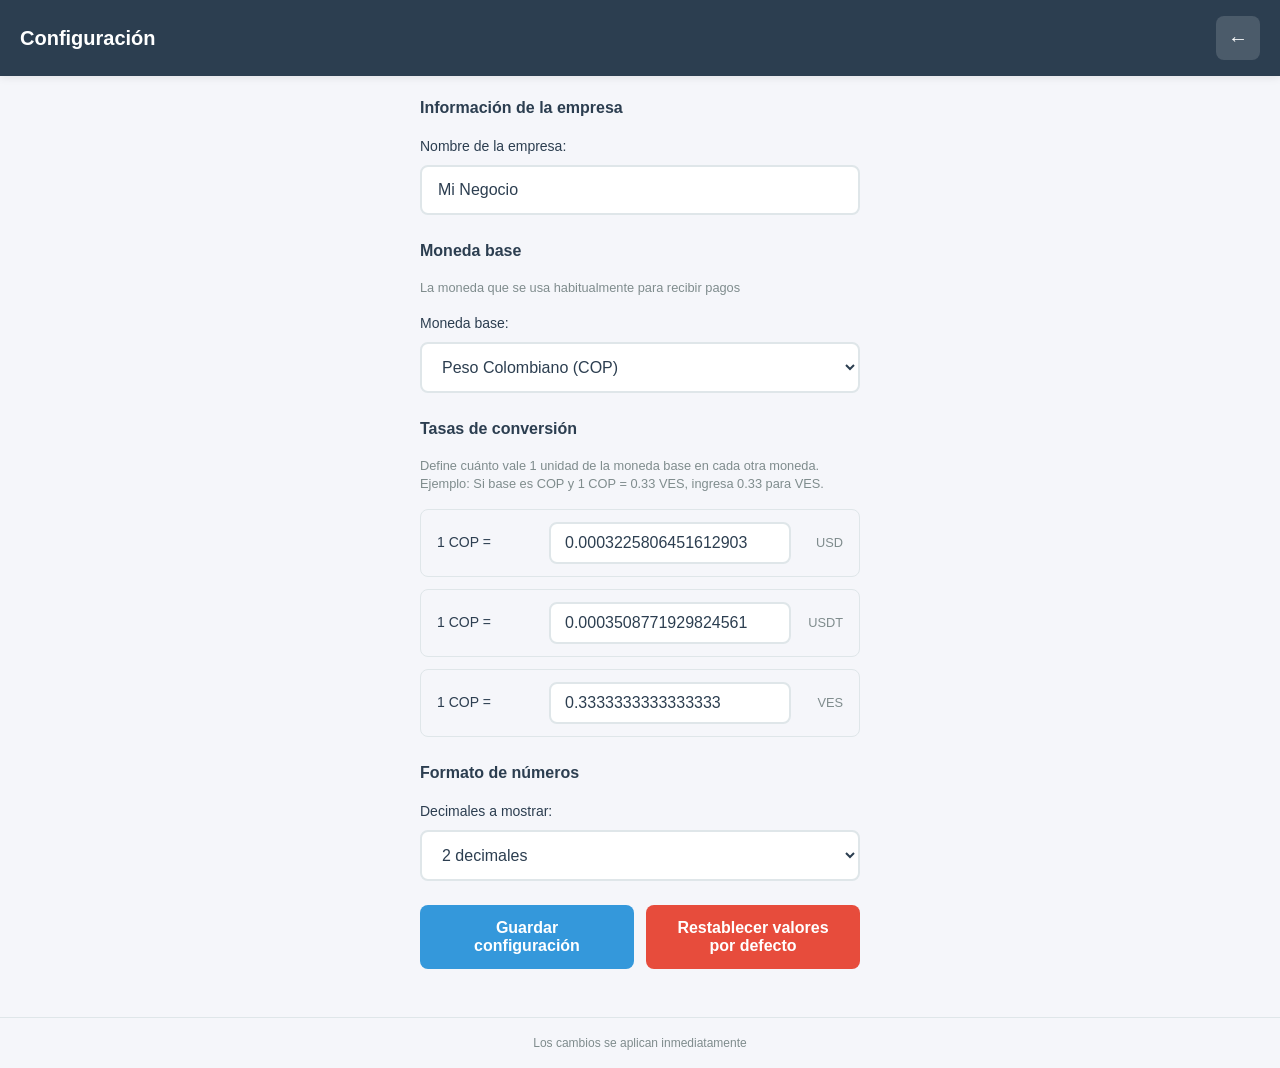
==== config.html @ ed7d903b "1er Subida" ====
<!DOCTYPE html>
<html lang="es">
<head>
    <meta charset="UTF-8">
    <meta name="viewport" content="width=device-width, initial-scale=1.0">
    <meta name="description" content="Configuración de calculadora de divisas">
    <meta name="theme-color" content="#2c3e50">
    <title>Configuración - Calculadora Frontera</title>
    <link rel="manifest" href="manifest.json">
    <link rel="stylesheet" href="styles.css">
    <link rel="icon" href="data:image/svg+xml,<svg xmlns='http://www.w3.org/2000/svg' viewBox='0 0 100 100'><text y='.9em' font-size='90'>⚙️</text></svg>">
</head>
<body>
    <header class="header">
        <h1>Configuración</h1>
        <a href="index.html" class="config-btn" aria-label="Volver a calculadora">←</a>
    </header>

    <main class="main config-main">
        <form id="configForm" class="config-form">
            <section class="config-section">
                <h2>Información de la empresa</h2>
                <div class="input-group">
                    <label for="companyNameInput">Nombre de la empresa:</label>
                    <input type="text" id="companyNameInput" placeholder="Mi Negocio" aria-label="Nombre de la empresa">
                </div>
            </section>

            <section class="config-section">
                <h2>Moneda base</h2>
                <p class="help-text">La moneda que se usa habitualmente para recibir pagos</p>
                <div class="input-group">
                    <label for="baseCurrencyConfig">Moneda base:</label>
                    <select id="baseCurrencyConfig" aria-label="Seleccionar moneda base">
                        <option value="COP">Peso Colombiano (COP)</option>
                        <option value="USD">Dólar Estadounidense (USD)</option>
                        <option value="USDT">USDT (Tether)</option>
                        <option value="VES">Bolívar Venezolano (VES)</option>
                    </select>
                </div>
            </section>

            <section class="config-section">
                <h2>Tasas de conversión</h2>
                <p class="help-text">Define cuánto vale 1 unidad de la moneda base en cada otra moneda.<br>Ejemplo: Si base es COP y 1 COP = 0.33 VES, ingresa 0.33 para VES.</p>
                
                <div class="rates-grid" id="ratesGrid">
                    <!-- Se llena dinámicamente -->
                </div>
            </section>

            <section class="config-section">
                <h2>Formato de números</h2>
                <div class="input-group">
                    <label for="decimalPlaces">Decimales a mostrar:</label>
                    <select id="decimalPlaces" aria-label="Número de decimales">
                        <option value="0">0 (enteros)</option>
                        <option value="1">1 decimal</option>
                        <option value="2" selected>2 decimales</option>
                        <option value="3">3 decimales</option>
                        <option value="4">4 decimales</option>
                    </select>
                </div>
            </section>

            <div class="btn-group">
                <button type="submit" class="btn-primary">Guardar configuración</button>
                <button type="button" id="resetBtn" class="btn-danger">Restablecer valores por defecto</button>
            </div>

            <div id="saveMessage" class="save-message"></div>
        </form>
    </main>

    <footer class="footer">
        <p>Los cambios se aplican inmediatamente</p>
    </footer>

    <script src="config.js"></script>
</body>
</html>
---- styles.css ----
* {
    margin: 0;
    padding: 0;
    box-sizing: border-box;
}

:root {
    --primary: #2c3e50;
    --primary-dark: #1a252f;
    --accent: #3498db;
    --accent-hover: #2980b9;
    --success: #27ae60;
    --danger: #e74c3c;
    --warning: #f39c12;
    --bg: #f5f6fa;
    --card-bg: #ffffff;
    --text: #2c3e50;
    --text-light: #7f8c8d;
    --border: #dfe6e9;
    --shadow: 0 2px 8px rgba(0,0,0,0.08);
    --shadow-hover: 0 4px 16px rgba(0,0,0,0.12);
    --radius: 12px;
    --radius-sm: 8px;
    --transition: all 0.2s ease;
}

body {
    font-family: -apple-system, BlinkMacSystemFont, 'Segoe UI', Roboto, Oxygen, Ubuntu, sans-serif;
    background: var(--bg);
    color: var(--text);
    min-height: 100vh;
    display: flex;
    flex-direction: column;
    line-height: 1.5;
}

.header {
    background: var(--primary);
    color: white;
    padding: 1rem 1.25rem;
    display: flex;
    justify-content: space-between;
    align-items: center;
    position: sticky;
    top: 0;
    z-index: 100;
    box-shadow: var(--shadow);
}

.header h1 {
    font-size: 1.25rem;
    font-weight: 600;
    white-space: nowrap;
    overflow: hidden;
    text-overflow: ellipsis;
    max-width: 70%;
}

.config-btn {
    background: rgba(255,255,255,0.15);
    border: none;
    color: white;
    width: 44px;
    height: 44px;
    border-radius: var(--radius-sm);
    font-size: 1.25rem;
    cursor: pointer;
    display: flex;
    align-items: center;
    justify-content: center;
    transition: var(--transition);
    text-decoration: none;
}

.config-btn:hover,
.config-btn:active {
    background: rgba(255,255,255,0.25);
    transform: scale(1.05);
}

.main {
    flex: 1;
    padding: 1.25rem;
    max-width: 480px;
    margin: 0 auto;
    width: 100%;
}

.config-main {
    padding-bottom: 3rem;
}

.section {
    background: var(--card-bg);
    border-radius: var(--radius);
    padding: 1.25rem;
    margin-bottom: 1rem;
    box-shadow: var(--shadow);
}

h2 {
    font-size: 1rem;
    font-weight: 600;
    margin-bottom: 1rem;
    color: var(--text);
}

h3 {
    font-size: 0.875rem;
    font-weight: 600;
    margin-bottom: 0.75rem;
    color: var(--text-light);
    text-transform: uppercase;
    letter-spacing: 0.5px;
}

.help-text {
    font-size: 0.8rem;
    color: var(--text-light);
    margin-bottom: 1rem;
    line-height: 1.4;
}

.input-group {
    margin-bottom: 1rem;
}

.input-group:last-child {
    margin-bottom: 0;
}

.input-group label {
    display: block;
    font-size: 0.875rem;
    font-weight: 500;
    margin-bottom: 0.5rem;
    color: var(--text);
}

.input-group input,
.input-group select {
    width: 100%;
    padding: 0.875rem 1rem;
    border: 2px solid var(--border);
    border-radius: var(--radius-sm);
    font-size: 1rem;
    font-family: inherit;
    background: var(--card-bg);
    color: var(--text);
    transition: var(--transition);
}

.input-group input:focus,
.input-group select:focus {
    outline: none;
    border-color: var(--accent);
    box-shadow: 0 0 0 3px rgba(52, 152, 219, 0.2);
}

.input-group input::placeholder {
    color: var(--text-light);
}

.btn-primary,
.btn-secondary,
.btn-danger {
    padding: 0.875rem 1.5rem;
    border: none;
    border-radius: var(--radius-sm);
    font-size: 1rem;
    font-weight: 600;
    font-family: inherit;
    cursor: pointer;
    transition: var(--transition);
    min-height: 48px;
}

.btn-primary {
    background: var(--accent);
    color: white;
    width: 100%;
}

.btn-primary:hover,
.btn-primary:active {
    background: var(--accent-hover);
    transform: translateY(-1px);
}

.btn-secondary {
    background: var(--border);
    color: var(--text);
    width: 100%;
}

.btn-secondary:hover {
    background: #ced6da;
}

.btn-danger {
    background: var(--danger);
    color: white;
    width: 100%;
}

.btn-danger:hover {
    background: #c0392b;
}

.btn-group {
    display: flex;
    gap: 0.75rem;
    margin-top: 1.5rem;
}

.btn-group button {
    flex: 1;
}

.results-section {
    margin-top: 1rem;
}

.result-grid {
    display: grid;
    grid-template-columns: repeat(2, 1fr);
    gap: 0.75rem;
}

.result-card {
    background: var(--card-bg);
    border-radius: var(--radius);
    padding: 1rem;
    box-shadow: var(--shadow);
    text-align: center;
    transition: var(--transition);
    border: 2px solid transparent;
}

.result-card.highlight {
    border-color: var(--accent);
    background: linear-gradient(135deg, rgba(52, 152, 219, 0.08), var(--card-bg));
}

.result-card:hover {
    box-shadow: var(--shadow-hover);
    transform: translateY(-2px);
}

.currency-label {
    display: block;
    font-size: 0.75rem;
    color: var(--text-light);
    text-transform: uppercase;
    letter-spacing: 0.5px;
    margin-bottom: 0.25rem;
}

.currency-code {
    display: block;
    font-size: 0.8rem;
    font-weight: 600;
    color: var(--accent);
    margin-bottom: 0.5rem;
}

.currency-amount {
    display: block;
    font-size: 1.5rem;
    font-weight: 700;
    color: var(--text);
    font-variant-numeric: tabular-nums;
}

.history-section {
    margin-top: 1.5rem;
}

.history-list {
    list-style: none;
    background: var(--card-bg);
    border-radius: var(--radius);
    box-shadow: var(--shadow);
    overflow: hidden;
}

.history-item {
    display: flex;
    justify-content: space-between;
    align-items: center;
    padding: 0.875rem 1rem;
    border-bottom: 1px solid var(--border);
    font-size: 0.875rem;
}

.history-item:last-child {
    border-bottom: none;
}

.history-info {
    display: flex;
    flex-direction: column;
    gap: 0.25rem;
}

.history-main {
    font-weight: 600;
    color: var(--text);
}

.history-details {
    font-size: 0.75rem;
    color: var(--text-light);
}

.history-amount {
    font-weight: 700;
    color: var(--accent);
    font-variant-numeric: tabular-nums;
}

.empty-history {
    padding: 2rem;
    text-align: center;
    color: var(--text-light);
    font-size: 0.875rem;
}

.footer {
    padding: 1rem;
    text-align: center;
    color: var(--text-light);
    font-size: 0.75rem;
    border-top: 1px solid var(--border);
    margin-top: auto;
}

.save-message {
    margin-top: 1rem;
    padding: 0.875rem 1rem;
    border-radius: var(--radius-sm);
    font-size: 0.875rem;
    font-weight: 500;
    display: none;
}

.save-message.success {
    display: block;
    background: rgba(39, 174, 96, 0.1);
    color: var(--success);
    border: 1px solid var(--success);
}

.save-message.error {
    display: block;
    background: rgba(231, 76, 60, 0.1);
    color: var(--danger);
    border: 1px solid var(--danger);
}

.config-section {
    margin-bottom: 1.5rem;
}

.config-section:last-of-type {
    margin-bottom: 0;
}

.rates-grid {
    display: grid;
    gap: 0.75rem;
}

.rate-input-group {
    display: flex;
    align-items: center;
    gap: 0.75rem;
    background: var(--bg);
    padding: 0.75rem 1rem;
    border-radius: var(--radius-sm);
    border: 1px solid var(--border);
}

.rate-input-group label {
    flex: 0 0 100px;
    font-size: 0.875rem;
    font-weight: 500;
    color: var(--text);
    white-space: nowrap;
}

.rate-input-group input {
    flex: 1;
    padding: 0.625rem 0.875rem;
    border: 2px solid var(--border);
    border-radius: var(--radius-sm);
    font-size: 1rem;
    font-family: inherit;
    background: var(--card-bg);
    color: var(--text);
    transition: var(--transition);
}

.rate-input-group input:focus {
    outline: none;
    border-color: var(--accent);
    box-shadow: 0 0 0 3px rgba(52, 152, 219, 0.2);
}

.rate-input-group span {
    flex: 0 0 40px;
    text-align: right;
    font-size: 0.8rem;
    color: var(--text-light);
    font-weight: 500;
}

@media (max-width: 400px) {
    .result-grid {
        grid-template-columns: 1fr;
    }
    
    .header h1 {
        max-width: 60%;
        font-size: 1.1rem;
    }
    
    .rate-input-group {
        flex-direction: column;
        align-items: stretch;
        gap: 0.5rem;
    }
    
    .rate-input-group label {
        flex: none;
    }
    
    .rate-input-group span {
        flex: none;
        text-align: left;
    }
}

@media (prefers-color-scheme: dark) {
    :root {
        --primary: #34495e;
        --primary-dark: #2c3e50;
        --bg: #1e272e;
        --card-bg: #2c3e50;
        --text: #ecf0f1;
        --text-light: #95a5a6;
        --border: #3d4a56;
        --shadow: 0 2px 8px rgba(0,0,0,0.3);
        --shadow-hover: 0 4px 16px rgba(0,0,0,0.4);
    }
    
    .input-group input,
    .input-group select,
    .rate-input-group input {
        background: #3d4a56;
        border-color: var(--border);
        color: var(--text);
    }
    
    .result-card.highlight {
        background: linear-gradient(135deg, rgba(52, 152, 219, 0.15), var(--card-bg));
    }
    
    .history-item {
        border-color: var(--border);
    }
    
    .rate-input-group {
        background: #3d4a56;
        border-color: var(--border);
    }
}
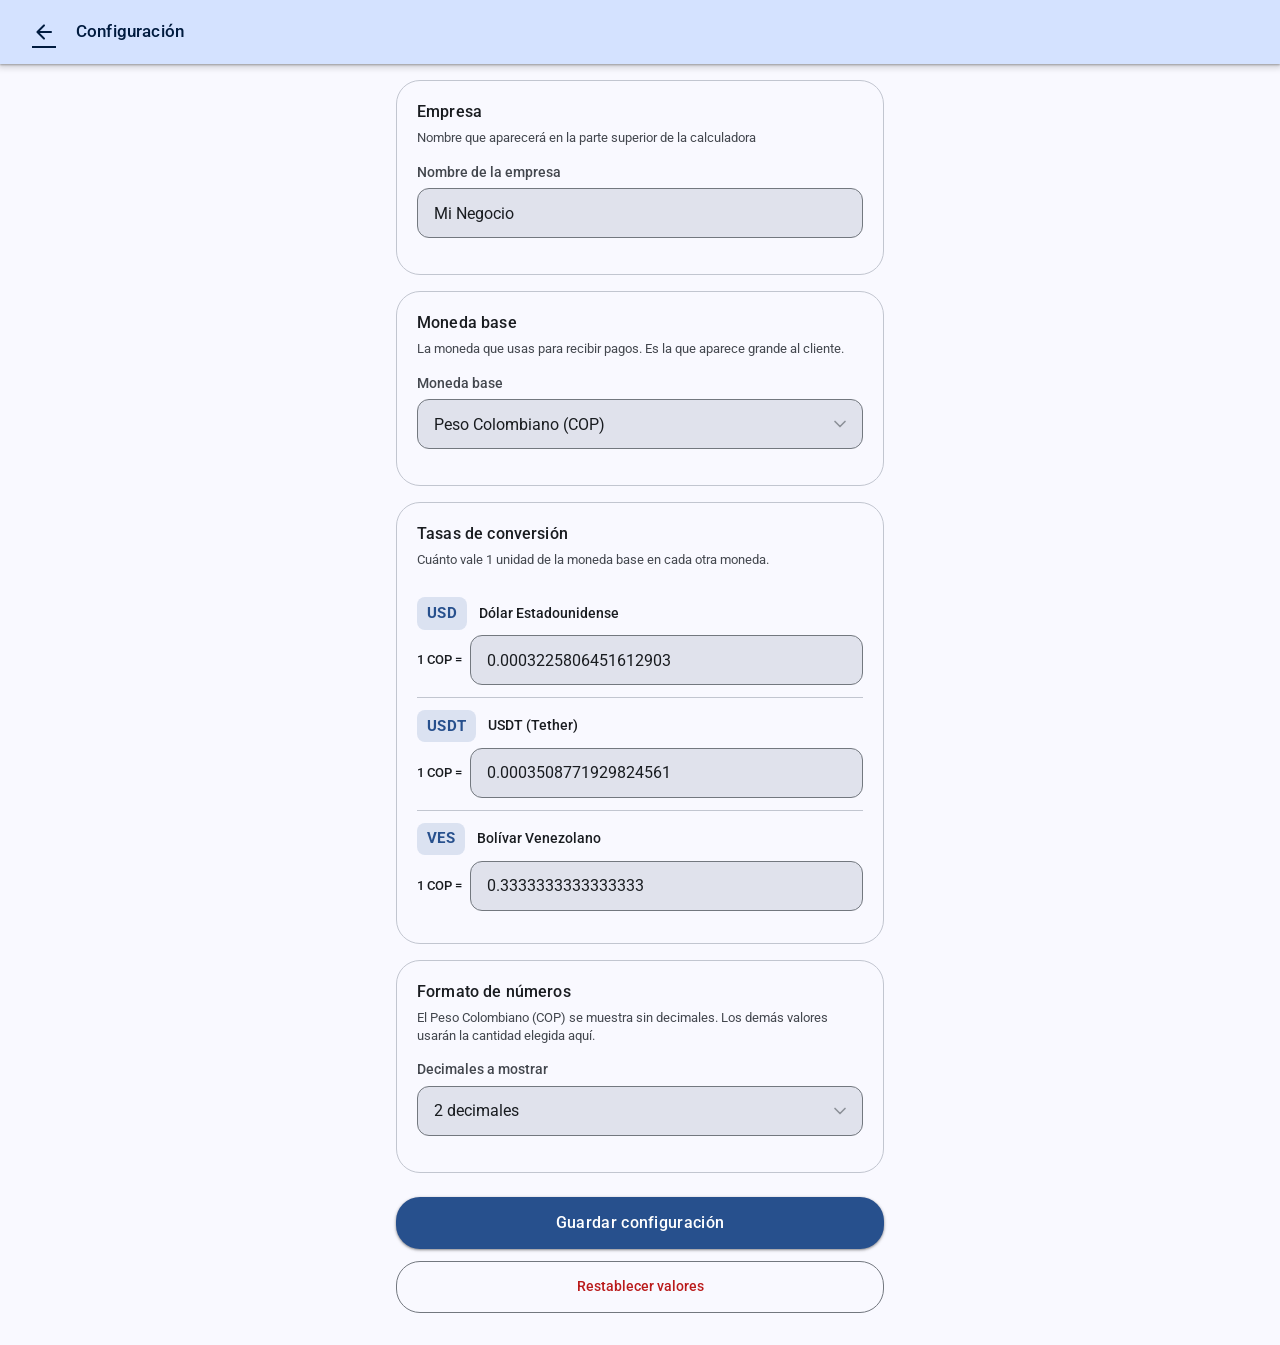
==== commit 2a6edfa0: "5ta Subida" ====
--- a/config.html
+++ b/config.html
@@ -2,79 +2,79 @@
 <html lang="es">
 <head>
     <meta charset="UTF-8">
-    <meta name="viewport" content="width=device-width, initial-scale=1.0">
+    <meta name="viewport" content="width=device-width, initial-scale=1.0, user-scalable=no">
+    <meta name="theme-color" content="#1A1A2E">
     <meta name="description" content="Configuración de calculadora de divisas">
-    <meta name="theme-color" content="#2c3e50">
     <title>Configuración - Calculadora Frontera</title>
     <link rel="manifest" href="manifest.json">
     <link rel="stylesheet" href="styles.css">
+    <link rel="preconnect" href="https://fonts.googleapis.com">
+    <link rel="preconnect" href="https://fonts.gstatic.com" crossorigin>
+    <link href="https://fonts.googleapis.com/css2?family=Material+Symbols+Rounded:opsz,wght,FILL,GRAD@24,400,0,0&family=Roboto:wght@300;400;500;700&display=swap" rel="stylesheet">
     <link rel="icon" href="data:image/svg+xml,<svg xmlns='http://www.w3.org/2000/svg' viewBox='0 0 100 100'><text y='.9em' font-size='90'>⚙️</text></svg>">
 </head>
-<body>
-    <header class="header">
-        <h1>Configuración</h1>
-        <a href="index.html" class="config-btn" aria-label="Volver a calculadora">←</a>
+<body class="config-page">
+    <header class="md3-top-app-bar" role="banner">
+        <div class="md3-top-app-bar__content">
+            <a href="index.html" class="md3-icon-button md3-top-app-bar__nav" aria-label="Volver a la calculadora">
+                <span class="material-symbols-rounded">arrow_back</span>
+            </a>
+            <span class="md3-top-app-bar__title">Configuración</span>
+        </div>
     </header>
 
-    <main class="main config-main">
-        <form id="configForm" class="config-form">
-            <section class="config-section">
-                <h2>Información de la empresa</h2>
-                <div class="input-group">
-                    <label for="companyNameInput">Nombre de la empresa:</label>
-                    <input type="text" id="companyNameInput" placeholder="Mi Negocio" aria-label="Nombre de la empresa">
-                </div>
-            </section>
+    <form id="configForm" class="md3-form" novalidate>
+        <section class="md3-card">
+            <h2 class="md3-card__title">Empresa</h2>
+            <p class="md3-card__subtitle">Nombre que aparecerá en la parte superior de la calculadora</p>
+            <div class="md3-text-field">
+                <label class="md3-text-field__label" for="companyNameInput">Nombre de la empresa</label>
+                <input class="md3-text-field__input" type="text" id="companyNameInput" placeholder="Mi Negocio" autocomplete="off">
+            </div>
+        </section>
 
-            <section class="config-section">
-                <h2>Moneda base</h2>
-                <p class="help-text">La moneda que se usa habitualmente para recibir pagos</p>
-                <div class="input-group">
-                    <label for="baseCurrencyConfig">Moneda base:</label>
-                    <select id="baseCurrencyConfig" aria-label="Seleccionar moneda base">
-                        <option value="COP">Peso Colombiano (COP)</option>
-                        <option value="USD">Dólar Estadounidense (USD)</option>
-                        <option value="USDT">USDT (Tether)</option>
-                        <option value="VES">Bolívar Venezolano (VES)</option>
-                    </select>
-                </div>
-            </section>
+        <section class="md3-card">
+            <h2 class="md3-card__title">Moneda base</h2>
+            <p class="md3-card__subtitle">La moneda que usas para recibir pagos. Es la que aparece grande al cliente.</p>
+            <div class="md3-text-field">
+                <label class="md3-text-field__label" for="baseCurrencyConfig">Moneda base</label>
+                <select class="md3-text-field__input md3-select" id="baseCurrencyConfig">
+                    <option value="COP">Peso Colombiano (COP)</option>
+                    <option value="USD">Dólar Estadounidense (USD)</option>
+                    <option value="USDT">USDT (Tether)</option>
+                    <option value="VES">Bolívar Venezolano (VES)</option>
+                </select>
+            </div>
+        </section>
 
-            <section class="config-section">
-                <h2>Tasas de conversión</h2>
-                <p class="help-text">Define cuánto vale 1 unidad de la moneda base en cada otra moneda.<br>Ejemplo: Si base es COP y 1 COP = 0.33 VES, ingresa 0.33 para VES.</p>
-                
-                <div class="rates-grid" id="ratesGrid">
-                    <!-- Se llena dinámicamente -->
-                </div>
-            </section>
+        <section class="md3-card">
+            <h2 class="md3-card__title">Tasas de conversión</h2>
+            <p class="md3-card__subtitle">Cuánto vale 1 unidad de la moneda base en cada otra moneda.</p>
+            <div id="ratesGrid" class="md3-rate-fields"></div>
+        </section>
 
-            <section class="config-section">
-                <h2>Formato de números</h2>
-                <div class="input-group">
-                    <label for="decimalPlaces">Decimales a mostrar:</label>
-                    <select id="decimalPlaces" aria-label="Número de decimales">
-                        <option value="0">0 (enteros)</option>
-                        <option value="1">1 decimal</option>
-                        <option value="2" selected>2 decimales</option>
-                        <option value="3">3 decimales</option>
-                        <option value="4">4 decimales</option>
-                    </select>
-                </div>
-            </section>
+        <section class="md3-card">
+            <h2 class="md3-card__title">Formato de números</h2>
+            <p class="md3-card__subtitle" id="decimalHelp">Cantidad de decimales que se mostrarán.</p>
+            <div class="md3-text-field">
+                <label class="md3-text-field__label" for="decimalPlaces">Decimales a mostrar</label>
+                <select class="md3-text-field__input md3-select" id="decimalPlaces">
+                    <option value="0">0 (enteros)</option>
+                    <option value="1">1 decimal</option>
+                    <option value="2" selected>2 decimales</option>
+                    <option value="3">3 decimales</option>
+                    <option value="4">4 decimales</option>
+                </select>
+            </div>
+        </section>
 
-            <div class="btn-group">
-                <button type="submit" class="btn-primary">Guardar configuración</button>
-                <button type="button" id="resetBtn" class="btn-danger">Restablecer valores por defecto</button>
-            </div>
+        <div class="md3-form__actions">
+            <button type="submit" class="md3-button--filled-primario">Guardar configuración</button>
+            <button type="button" id="resetBtn" class="md3-button--outlined-danger">Restablecer valores</button>
+        </div>
+    </form>
 
-            <div id="saveMessage" class="save-message"></div>
-        </form>
-    </main>
-
-    <footer class="footer">
-        <p>Los cambios se aplican inmediatamente</p>
-    </footer>
+    <div id="snackbar" class="md3-snackbar" role="alert"></div>
 
     <script src="config.js"></script>
 </body>
--- a/styles.css
+++ b/styles.css
@@ -1,477 +1,1102 @@
+:root {
+    --md-primary: #A1C2FA;
+    --md-on-primary: #08306F;
+    --md-primary-container: #27508D;
+    --md-on-primary-container: #D4E2FF;
+    --md-secondary: #BFC7D6;
+    --md-on-secondary: #29313E;
+    --md-secondary-container: #404754;
+    --md-on-secondary-container: #DBE2F1;
+    --md-tertiary: #FFB59B;
+    --md-on-tertiary: #511F00;
+    --md-error: #FFB4AB;
+    --md-on-error: #690005;
+    --md-error-container: #93000A;
+    --md-on-error-container: #FFDAD6;
+    --md-surface: #111318;
+    --md-surface-dim: #111318;
+    --md-surface-bright: #37393F;
+    --md-surface-variant: #43474E;
+    --md-on-surface: #E2E2E9;
+    --md-on-surface-variant: #C3C6CF;
+    --md-outline: #8D9199;
+    --md-outline-variant: #43474E;
+    --md-shadow: #000000;
+    --md-scrim: #000000;
+
+    --md-success: #7CD992;
+    --md-on-success: #00391B;
+    --md-success-container: #005227;
+    --md-danger: #FFB59B;
+    --md-on-danger: #511F00;
+    --md-danger-container: #8A3000;
+    --md-warning: #FFCF66;
+    --md-on-warning: #3E2E00;
+    --md-warning-container: #5A4300;
+
+    --md-background: #111318;
+    --md-display-bg: #0B0C10;
+    --md-on-display: #F2F2F9;
+
+    --md-elevation-1: 0 1px 2px rgba(0,0,0,0.3), 0 1px 3px 1px rgba(0,0,0,0.15);
+    --md-elevation-2: 0 1px 2px rgba(0,0,0,0.3), 0 2px 6px 2px rgba(0,0,0,0.15);
+    --md-elevation-3: 0 1px 3px rgba(0,0,0,0.3), 0 4px 8px 3px rgba(0,0,0,0.15);
+
+    --md-shape-extra-small: 8px;
+    --md-shape-small: 12px;
+    --md-shape-medium: 16px;
+    --md-shape-large: 24px;
+    --md-shape-extra-large: 28px;
+
+    --md-transition: all 0.12s ease;
+    --md-key-size: 76px;
+    --md-key-gap: 10px;
+}
+
+@media (prefers-color-scheme: light) {
+    :root {
+        --md-primary: #27508D;
+        --md-on-primary: #FFFFFF;
+        --md-primary-container: #D4E2FF;
+        --md-on-primary-container: #001B3F;
+        --md-secondary: #565E70;
+        --md-on-secondary: #FFFFFF;
+        --md-secondary-container: #DBE2F1;
+        --md-on-secondary-container: #131C2B;
+        --md-tertiary: #8A4C22;
+        --md-on-tertiary: #FFFFFF;
+        --md-error: #BA1A1A;
+        --md-on-error: #FFFFFF;
+        --md-error-container: #FFDAD6;
+        --md-on-error-container: #410002;
+        --md-surface: #F9F9FF;
+        --md-surface-dim: #D9D9E0;
+        --md-surface-bright: #F9F9FF;
+        --md-surface-variant: #E0E2EC;
+        --md-on-surface: #191C20;
+        --md-on-surface-variant: #43474E;
+        --md-outline: #73787F;
+        --md-outline-variant: #C2C6D0;
+        --md-shadow: #000000;
+        --md-scrim: #000000;
+
+        --md-success: #00691E;
+        --md-on-success: #FFFFFF;
+        --md-success-container: #8FF5A1;
+        --md-danger: #BA1A1A;
+        --md-on-danger: #FFFFFF;
+        --md-danger-container: #FFDAD6;
+        --md-warning: #6D5500;
+        --md-on-warning: #FFFFFF;
+        --md-warning-container: #FFDF73;
+
+        --md-background: #F9F9FF;
+        --md-display-bg: #191C20;
+        --md-on-display: #F9F9FF;
+    }
+}
+
 * {
     margin: 0;
     padding: 0;
     box-sizing: border-box;
 }
 
-:root {
-    --primary: #2c3e50;
-    --primary-dark: #1a252f;
-    --accent: #3498db;
-    --accent-hover: #2980b9;
-    --success: #27ae60;
-    --danger: #e74c3c;
-    --warning: #f39c12;
-    --bg: #f5f6fa;
-    --card-bg: #ffffff;
-    --text: #2c3e50;
-    --text-light: #7f8c8d;
-    --border: #dfe6e9;
-    --shadow: 0 2px 8px rgba(0,0,0,0.08);
-    --shadow-hover: 0 4px 16px rgba(0,0,0,0.12);
-    --radius: 12px;
-    --radius-sm: 8px;
-    --transition: all 0.2s ease;
+html {
+    height: 100%;
+    -webkit-text-size-adjust: 100%;
 }
 
 body {
-    font-family: -apple-system, BlinkMacSystemFont, 'Segoe UI', Roboto, Oxygen, Ubuntu, sans-serif;
-    background: var(--bg);
-    color: var(--text);
+    font-family: 'Roboto', -apple-system, BlinkMacSystemFont, 'Segoe UI', sans-serif;
+    background: var(--md-background);
+    color: var(--md-on-surface);
     min-height: 100vh;
+    height: 100%;
     display: flex;
     flex-direction: column;
-    line-height: 1.5;
-}
-
-.header {
-    background: var(--primary);
-    color: white;
-    padding: 1rem 1.25rem;
+    line-height: 1.4;
+    touch-action: manipulation;
+    overflow-x: hidden;
+    -webkit-tap-highlight-color: transparent;
+    font-weight: 400;
+}
+
+.material-symbols-rounded {
+    font-variation-settings: 'FILL' 0, 'wght' 400, 'GRAD' 0, 'opsz' 24;
+    user-select: none;
+    pointer-events: none;
+}
+
+/* ============ TOP APP BAR ============ */
+.md3-top-app-bar {
+    background: var(--md-primary-container);
+    color: var(--md-on-primary-container);
+    padding: 0.5rem 0.75rem 0.5rem 1.25rem;
     display: flex;
     justify-content: space-between;
     align-items: center;
     position: sticky;
     top: 0;
     z-index: 100;
-    box-shadow: var(--shadow);
-}
-
-.header h1 {
-    font-size: 1.25rem;
-    font-weight: 600;
+    min-height: 64px;
+    box-shadow: var(--md-elevation-2);
+}
+
+.md3-top-app-bar__content {
+    display: flex;
+    align-items: center;
+    gap: 0.5rem;
+    flex: 1;
+    min-width: 0;
+}
+
+.md3-top-app-bar__title {
+    font-size: 1.05rem;
+    font-weight: 500;
+    letter-spacing: 0.15px;
     white-space: nowrap;
     overflow: hidden;
     text-overflow: ellipsis;
     max-width: 70%;
 }
 
-.config-btn {
-    background: rgba(255,255,255,0.15);
+.md3-top-app-bar__action {
+    flex-shrink: 0;
+}
+
+/* Icon Button */
+.md3-icon-button {
+    background: transparent;
     border: none;
-    color: white;
-    width: 44px;
-    height: 44px;
-    border-radius: var(--radius-sm);
-    font-size: 1.25rem;
-    cursor: pointer;
-    display: flex;
+    color: inherit;
+    width: 48px;
+    height: 48px;
+    border-radius: 50%;
+    display: inline-flex;
     align-items: center;
     justify-content: center;
-    transition: var(--transition);
-    text-decoration: none;
-}
-
-.config-btn:hover,
-.config-btn:active {
-    background: rgba(255,255,255,0.25);
-    transform: scale(1.05);
-}
-
-.main {
+    cursor: pointer;
+    position: relative;
+    overflow: hidden;
+    transition: background-color 0.12s ease;
+    font-size: 1.4rem;
+    font-family: inherit;
+}
+
+.md3-icon-button:hover {
+    background: rgba(255, 255, 255, 0.12);
+}
+
+.md3-icon-button:active {
+    background: rgba(255, 255, 255, 0.2);
+}
+
+/* ============ MAIN LAYOUT ============ */
+.md3-main {
     flex: 1;
-    padding: 1.25rem;
-    max-width: 480px;
+    display: flex;
+    flex-direction: column;
+    gap: 1rem;
+    padding: 1rem;
+    max-width: 520px;
     margin: 0 auto;
     width: 100%;
-}
-
-.config-main {
-    padding-bottom: 3rem;
-}
-
-.section {
-    background: var(--card-bg);
-    border-radius: var(--radius);
-    padding: 1.25rem;
+    overflow-y: auto;
+    -webkit-overflow-scrolling: touch;
+}
+
+/* ============ DISPLAY SECTION ============ */
+.md3-display-section {
+    background: var(--md-display-bg);
+    border-radius: var(--md-shape-large);
+    padding: 1rem 1.25rem;
+    box-shadow: var(--md-elevation-2);
+    flex-shrink: 0;
+}
+
+.md3-customer-display {
+    transform: rotate(180deg);
+    margin-bottom: 0.5rem;
+}
+
+.md3-customer-display__inner {
+    display: flex;
+    align-items: baseline;
+    justify-content: flex-end;
+    gap: 0.4rem;
+    min-height: 96px;
+    padding-bottom: 0.75rem;
+}
+
+.md3-customer-display__currency {
+    font-size: 1.75rem;
+    font-weight: 700;
+    color: var(--md-primary);
+    line-height: 1;
+}
+
+.md3-customer-display__amount {
+    font-size: clamp(2.75rem, 11vw, 4rem);
+    font-weight: 300;
+    color: var(--md-on-display);
+    font-variant-numeric: tabular-nums;
+    font-family: 'Roboto', monospace;
+    line-height: 1;
+    flex: 1;
+    text-align: right;
+    min-width: 0;
+}
+
+.md3-customer-display__currency-code {
+    font-size: 1.15rem;
+    font-weight: 500;
+    color: var(--md-on-surface-variant);
+    white-space: nowrap;
+}
+
+.md3-customer-display__pending {
+    font-size: 2.25rem;
+    font-weight: 700;
+    color: var(--md-warning);
+    line-height: 1;
+    min-width: 1.4em;
+    text-align: center;
+    animation: md-pulse 1s ease-in-out infinite;
+}
+
+@keyframes md-pulse {
+    0%, 100% { opacity: 1; }
+    50% { opacity: 0.45; }
+}
+
+.md3-display-divider {
+    height: 1px;
+    background: var(--md-outline-variant);
+    opacity: 0.6;
+    margin: 0.25rem 0;
+}
+
+.md3-seller-display {
+    display: flex;
+    align-items: baseline;
+    justify-content: flex-end;
+    gap: 0.35rem;
+    padding: 0.5rem 0.25rem 0.25rem;
+    font-family: 'Roboto', monospace;
+}
+
+.md3-seller-display__label {
+    font-size: 0.6rem;
+    text-transform: uppercase;
+    letter-spacing: 1px;
+    color: var(--md-secondary);
+    font-weight: 500;
+    font-family: 'Roboto', sans-serif;
+    margin-right: 0.35rem;
+}
+
+.md3-seller-display__currency {
+    font-size: 1rem;
+    font-weight: 500;
+    color: var(--md-primary);
+}
+
+.md3-seller-display__amount {
+    font-size: 1.35rem;
+    font-weight: 400;
+    color: var(--md-on-display);
+    font-variant-numeric: tabular-nums;
+}
+
+.md3-seller-display__currency-code {
+    font-size: 0.7rem;
+    font-weight: 500;
+    color: var(--md-on-surface-variant);
+}
+
+.md3-seller-display__pending {
+    font-size: 1.2rem;
+    font-weight: 700;
+    color: var(--md-warning);
+    margin-left: 0.3rem;
+    animation: md-pulse 1s ease-in-out infinite;
+}
+
+.md3-sub-display {
+    font-size: 0.85rem;
+    color: var(--md-on-surface-variant);
+    min-height: 1.4em;
+    text-align: right;
+    font-family: 'Roboto', monospace;
+    padding-top: 0.15rem;
+    white-space: nowrap;
+    overflow: hidden;
+    text-overflow: ellipsis;
+}
+
+/* ============ KEYPAD ============ */
+.md3-keypad-section {
+    flex-shrink: 0;
+}
+
+.md3-keypad-grid {
+    display: grid;
+    grid-template-columns: repeat(4, 1fr);
+    gap: var(--md-key-gap);
+    background: var(--md-surface-variant);
+    border-radius: var(--md-shape-large);
+    padding: var(--md-key-gap);
+    box-shadow: var(--md-elevation-1);
+    box-sizing: content-box;
+}
+
+@media (max-width: 360px) {
+    :root {
+        --md-key-size: 62px;
+        --md-key-gap: 6px;
+    }
+
+    .md3-keypad-grid {
+        padding: 6px;
+    }
+}
+
+@media (min-width: 480px) {
+    :root {
+        --md-key-size: 80px;
+        --md-key-gap: 12px;
+    }
+}
+
+.md3-keypad-key {
+    width: 100%;
+    height: var(--md-key-size);
+    font-size: clamp(1.3rem, 3vw, 1.6rem);
+}
+
+/* ============ BUTTONS (Material) ============ */
+.md3-button {
+    position: relative;
+    border: none;
+    border-radius: var(--md-shape-medium);
+    font-family: 'Roboto', sans-serif;
+    font-weight: 500;
+    letter-spacing: 0.1px;
+    cursor: pointer;
+    display: inline-flex;
+    align-items: center;
+    justify-content: center;
+    gap: 0.5rem;
+    padding: 0;
+    min-height: 48px;
+    user-select: none;
+    -webkit-tap-highlight-color: transparent;
+    overflow: hidden;
+    transition: filter 0.08s ease, transform 0.08s ease, box-shadow 0.15s ease;
+    touch-action: manipulation;
+}
+
+.md3-button__label {
+    font-size: inherit;
+    pointer-events: none;
+    position: relative;
+    z-index: 1;
+}
+
+.md3-button__icon {
+    font-size: 1.5rem;
+    pointer-events: none;
+    position: relative;
+    z-index: 1;
+}
+
+.md3-button__ripple {
+    position: absolute;
+    inset: 0;
+    border-radius: inherit;
+    pointer-events: none;
+    background: radial-gradient(circle at center, rgba(255,255,255,0.4) 0%, transparent 60%);
+    opacity: 0;
+    transform: scale(0.5);
+}
+
+.md3-button--active .md3-button__ripple {
+    animation: md-ripple 0.5s ease-out;
+}
+
+@keyframes md-ripple {
+    0% { opacity: 0; transform: scale(0.4); }
+    30% { opacity: 1; }
+    100% { opacity: 0; transform: scale(2.2); }
+}
+
+/* Filled buttons */
+.md3-button--filled {
+    background: var(--md-secondary-container);
+    color: var(--md-on-secondary-container);
+    box-shadow: var(--md-elevation-1);
+}
+
+.md3-button--filled:active,
+.md3-button--active.md3-button--filled {
+    filter: brightness(1.15);
+    transform: scale(0.96);
+    box-shadow: none;
+}
+
+/* Filled tonal */
+.md3-button--filled-tonal {
+    background: var(--md-secondary-container);
+    color: var(--md-on-secondary-container);
+}
+
+.md3-button--filled-tonal:active,
+.md3-button--active.md3-button--filled-tonal {
+    filter: brightness(1.15);
+    transform: scale(0.96);
+}
+
+.md3-button--filled-tonal.md3-keypad-key--add {
+    background: var(--md-success-container);
+    color: var(--md-on-success);
+}
+
+.md3-button--filled-tonal.md3-keypad-key--subtract {
+    background: var(--md-danger-container);
+    color: var(--md-on-danger);
+}
+
+/* Outlined buttons */
+.md3-button--outlined {
+    background: transparent;
+    color: var(--md-on-surface);
+    border: 1px solid var(--md-outline);
+}
+
+.md3-button--outlined:active,
+.md3-button--active.md3-button--outlined {
+    background: var(--md-surface-variant);
+    transform: scale(0.96);
+}
+
+.md3-button--outlined.md3-keypad-key--clear {
+    color: var(--md-tertiary);
+}
+
+/* Elevated */
+.md3-button--elevated {
+    background: var(--md-primary);
+    color: var(--md-on-primary);
+    box-shadow: var(--md-elevation-2);
+}
+
+.md3-button--elevated:active,
+.md3-button--active.md3-button--elevated {
+    filter: brightness(1.15);
+    transform: scale(0.96);
+    box-shadow: none;
+}
+
+/* ============ TAPE SECTION ============ */
+.md3-tape-section {
+    display: flex;
+    flex-direction: column;
+    background: var(--md-surface);
+    border: 1px solid var(--md-outline-variant);
+    border-radius: var(--md-shape-large);
+    overflow: hidden;
+    flex: 1;
+    min-height: 140px;
+}
+
+.md3-tape-header {
+    display: flex;
+    justify-content: space-between;
+    align-items: center;
+    padding: 0.6rem 0.5rem 0.6rem 1.25rem;
+    color: var(--md-on-surface);
+}
+
+.md3-tape-header__title {
+    font-size: 0.85rem;
+    font-weight: 500;
+    letter-spacing: 0.5px;
+    text-transform: uppercase;
+    color: var(--md-on-surface-variant);
+}
+
+.md3-tape-header__action {
+    color: var(--md-on-surface-variant);
+    width: 40px;
+    height: 40px;
+}
+
+.md3-tape-list {
+    flex: 1;
+    overflow-y: auto;
+    list-style: none;
+    max-height: 220px;
+    padding-bottom: 0.5rem;
+    -webkit-overflow-scrolling: touch;
+}
+
+.md3-tape-item {
+    display: flex;
+    justify-content: space-between;
+    align-items: center;
+    padding: 0.6rem 1.25rem;
+    animation: md-slide-in 0.18s ease;
+}
+
+@keyframes md-slide-in {
+    from { opacity: 0; transform: translateY(-8px); }
+    to { opacity: 1; transform: translateY(0); }
+}
+
+.md3-tape-item:active {
+    background: var(--md-surface-variant);
+}
+
+.md3-tape-item__info {
+    display: flex;
+    flex-direction: column;
+    gap: 0.1rem;
+    flex: 1;
+    min-width: 0;
+}
+
+.md3-tape-item__operation {
+    font-weight: 500;
+    color: var(--md-on-surface);
+    font-family: 'Roboto', monospace;
+    font-size: 0.95rem;
+}
+
+.md3-tape-item__time {
+    font-size: 0.7rem;
+    color: var(--md-on-surface-variant);
+}
+
+.md3-tape-item__amount {
+    font-weight: 500;
+    font-variant-numeric: tabular-nums;
+    font-family: 'Roboto', monospace;
+    white-space: nowrap;
+    margin-left: 1rem;
+    font-size: 0.95rem;
+}
+
+.md3-tape-item--add .md3-tape-item__amount {
+    color: var(--md-success);
+}
+
+.md3-tape-item--subtract .md3-tape-item__amount {
+    color: var(--md-danger);
+}
+
+.md3-empty-state {
+    display: flex;
+    flex-direction: column;
+    align-items: center;
+    justify-content: center;
+    align-self: center;
+    padding: 1.5rem;
+    color: var(--md-on-surface-variant);
+}
+
+.md3-empty-state__icon {
+    font-size: 2.5rem;
+    margin-bottom: 0.35rem;
+    opacity: 0.6;
+}
+
+.md3-empty-state__text {
+    font-size: 0.875rem;
+}
+
+/* ============ BOTTOM SHEET (Totales) ============ */
+.md3-bottom-sheet {
+    position: fixed;
+    left: 0;
+    right: 0;
+    bottom: 0;
+    z-index: 300;
+    background: var(--md-surface);
+    border-radius: var(--md-shape-extra-large) var(--md-shape-extra-large) 0 0;
+    box-shadow: var(--md-elevation-3);
+    padding: 0.75rem 1.25rem 1.5rem;
+    max-width: 520px;
+    margin: 0 auto;
+    animation: md-sheet-up 0.25s cubic-bezier(0.4, 0, 0.2, 1);
+    max-height: 80vh;
+    overflow-y: auto;
+}
+
+@keyframes md-sheet-up {
+    from { transform: translateY(100%); }
+    to { transform: translateY(0); }
+}
+
+.md3-bottom-sheet__handle {
+    width: 32px;
+    height: 4px;
+    border-radius: 2px;
+    background: var(--md-on-surface-variant);
+    opacity: 0.5;
+    margin: 0 auto 0.75rem;
+}
+
+.md3-bottom-sheet__header {
+    display: flex;
+    justify-content: space-between;
+    align-items: center;
     margin-bottom: 1rem;
-    box-shadow: var(--shadow);
-}
-
-h2 {
-    font-size: 1rem;
-    font-weight: 600;
-    margin-bottom: 1rem;
-    color: var(--text);
-}
-
-h3 {
-    font-size: 0.875rem;
-    font-weight: 600;
-    margin-bottom: 0.75rem;
-    color: var(--text-light);
-    text-transform: uppercase;
-    letter-spacing: 0.5px;
-}
-
-.help-text {
-    font-size: 0.8rem;
-    color: var(--text-light);
-    margin-bottom: 1rem;
-    line-height: 1.4;
-}
-
-.input-group {
-    margin-bottom: 1rem;
-}
-
-.input-group:last-child {
-    margin-bottom: 0;
-}
-
-.input-group label {
-    display: block;
-    font-size: 0.875rem;
-    font-weight: 500;
-    margin-bottom: 0.5rem;
-    color: var(--text);
-}
-
-.input-group input,
-.input-group select {
-    width: 100%;
-    padding: 0.875rem 1rem;
-    border: 2px solid var(--border);
-    border-radius: var(--radius-sm);
-    font-size: 1rem;
-    font-family: inherit;
-    background: var(--card-bg);
-    color: var(--text);
-    transition: var(--transition);
-}
-
-.input-group input:focus,
-.input-group select:focus {
-    outline: none;
-    border-color: var(--accent);
-    box-shadow: 0 0 0 3px rgba(52, 152, 219, 0.2);
-}
-
-.input-group input::placeholder {
-    color: var(--text-light);
-}
-
-.btn-primary,
-.btn-secondary,
-.btn-danger {
-    padding: 0.875rem 1.5rem;
-    border: none;
-    border-radius: var(--radius-sm);
-    font-size: 1rem;
-    font-weight: 600;
-    font-family: inherit;
-    cursor: pointer;
-    transition: var(--transition);
-    min-height: 48px;
-}
-
-.btn-primary {
-    background: var(--accent);
-    color: white;
-    width: 100%;
-}
-
-.btn-primary:hover,
-.btn-primary:active {
-    background: var(--accent-hover);
-    transform: translateY(-1px);
-}
-
-.btn-secondary {
-    background: var(--border);
-    color: var(--text);
-    width: 100%;
-}
-
-.btn-secondary:hover {
-    background: #ced6da;
-}
-
-.btn-danger {
-    background: var(--danger);
-    color: white;
-    width: 100%;
-}
-
-.btn-danger:hover {
-    background: #c0392b;
-}
-
-.btn-group {
-    display: flex;
-    gap: 0.75rem;
-    margin-top: 1.5rem;
-}
-
-.btn-group button {
-    flex: 1;
-}
-
-.results-section {
-    margin-top: 1rem;
-}
-
-.result-grid {
+}
+
+.md3-bottom-sheet__title {
+    font-size: 1.1rem;
+    font-weight: 500;
+    letter-spacing: 0.15px;
+}
+
+.md3-bottom-sheet__close {
+    color: var(--md-on-surface-variant);
+}
+
+.md3-bottom-sheet__content {
+    padding-bottom: env(safe-area-inset-bottom);
+}
+
+.md3-scrim {
+    position: fixed;
+    inset: 0;
+    background: var(--md-scrim);
+    opacity: 0.5;
+    z-index: 250;
+    animation: md-fade-in 0.2s ease;
+}
+
+@keyframes md-fade-in {
+    from { opacity: 0; }
+    to { opacity: 0.5; }
+}
+
+/* ============ TOTALS GRID ============ */
+.md3-totals-grid {
     display: grid;
     grid-template-columns: repeat(2, 1fr);
     gap: 0.75rem;
 }
 
-.result-card {
-    background: var(--card-bg);
-    border-radius: var(--radius);
-    padding: 1rem;
-    box-shadow: var(--shadow);
+.md3-total-card {
+    background: var(--md-surface-variant);
+    border-radius: var(--md-shape-medium);
+    padding: 1rem 0.75rem;
     text-align: center;
-    transition: var(--transition);
-    border: 2px solid transparent;
-}
-
-.result-card.highlight {
-    border-color: var(--accent);
-    background: linear-gradient(135deg, rgba(52, 152, 219, 0.08), var(--card-bg));
-}
-
-.result-card:hover {
-    box-shadow: var(--shadow-hover);
-    transform: translateY(-2px);
-}
-
-.currency-label {
+}
+
+.md3-total-card--highlight {
+    background: var(--md-primary-container);
+    border: 1px solid var(--md-primary);
+}
+
+.md3-total-card__label {
+    display: block;
+    font-size: 0.65rem;
+    text-transform: uppercase;
+    letter-spacing: 0.5px;
+    color: var(--md-on-surface-variant);
+    margin-bottom: 0.2rem;
+    font-weight: 500;
+}
+
+.md3-total-card--highlight .md3-total-card__label {
+    color: var(--md-on-primary-container);
+}
+
+.md3-total-card__code {
     display: block;
     font-size: 0.75rem;
-    color: var(--text-light);
-    text-transform: uppercase;
-    letter-spacing: 0.5px;
-    margin-bottom: 0.25rem;
-}
-
-.currency-code {
+    font-weight: 700;
+    color: var(--md-primary);
+    margin-bottom: 0.5rem;
+    letter-spacing: 1px;
+}
+
+.md3-total-card--highlight .md3-total-card__code {
+    color: var(--md-on-primary);
+}
+
+.md3-total-card__amount {
     display: block;
+    font-size: 1.3rem;
+    font-weight: 500;
+    color: var(--md-on-surface);
+    font-variant-numeric: tabular-nums;
+    font-family: 'Roboto', monospace;
+}
+
+.md3-total-card--highlight .md3-total-card__amount {
+    color: var(--md-on-primary-container);
+}
+
+/* ============ FOOTER ============ */
+.md3-footer {
+    padding: 0.75rem;
+    text-align: center;
+    color: var(--md-on-surface-variant);
+    font-size: 0.7rem;
+    flex-shrink: 0;
+}
+
+@media (prefers-color-scheme: light) {
+    .md3-checkbox__checkmark {
+        color: var(--md-on-primary);
+    }
+}
+
+/* ============ CONFIG PAGE ============ */
+.config-page {
+    display: flex;
+    flex-direction: column;
+}
+
+.md3-form {
+    flex: 1;
+    display: flex;
+    flex-direction: column;
+    gap: 1rem;
+    max-width: 520px;
+    margin: 0 auto;
+    width: 100%;
+    padding: 1rem;
+    padding-bottom: 2rem;
+}
+
+.md3-card {
+    background: var(--md-surface);
+    border: 1px solid var(--md-outline-variant);
+    border-radius: var(--md-shape-large);
+    padding: 1.25rem;
+}
+
+.md3-card__title {
+    font-size: 1rem;
+    font-weight: 500;
+    letter-spacing: 0.15px;
+    margin-bottom: 0.35rem;
+    color: var(--md-on-surface);
+}
+
+.md3-card__subtitle {
     font-size: 0.8rem;
+    color: var(--md-on-surface-variant);
+    margin-bottom: 1rem;
+    line-height: 1.4;
+}
+
+.md3-text-field {
+    display: flex;
+    flex-direction: column;
+    gap: 0.4rem;
+    margin-bottom: 1rem;
+}
+
+.md3-text-field__label {
+    font-size: 0.85rem;
+    color: var(--md-on-surface-variant);
+    font-weight: 500;
+}
+
+.md3-text-field__input {
+    background: var(--md-surface-variant);
+    color: var(--md-on-surface);
+    border: 1px solid var(--md-outline);
+    border-radius: var(--md-shape-small);
+    padding: 0.9rem 1rem;
+    font-size: 1rem;
+    font-family: 'Roboto', sans-serif;
+    transition: border-color 0.15s ease, box-shadow 0.15s ease;
+    width: 100%;
+}
+
+.md3-text-field__input:focus {
+    outline: none;
+    border: 2px solid var(--md-primary);
+    padding: 0.85rem 0.95rem;
+    box-shadow: 0 0 0 3px rgba(161, 194, 250, 0.2);
+}
+
+.md3-text-field__input::placeholder {
+    color: var(--md-on-surface-variant);
+    opacity: 0.7;
+}
+
+.md3-text-field__input--error {
+    border-color: var(--md-error);
+    border-width: 2px;
+}
+
+.md3-text-field__input--error:focus {
+    border-color: var(--md-error);
+    box-shadow: 0 0 0 3px rgba(255, 180, 171, 0.2);
+}
+
+.md3-select {
+    appearance: none;
+    -webkit-appearance: none;
+    background-image: url("data:image/svg+xml,%3Csvg xmlns='http://www.w3.org/2000/svg' width='24' height='24' viewBox='0 0 24 24' fill='none' stroke='%238D9199' stroke-width='2' stroke-linecap='round' stroke-linejoin='round'%3E%3Cpolyline points='6 9 12 15 18 9'%3E%3C/polyline%3E%3C/svg%3E");
+    background-repeat: no-repeat;
+    background-position: right 0.75rem center;
+    background-size: 20px;
+    padding-right: 2.75rem;
+}
+
+.md3-radio-group {
+    display: flex;
+    flex-wrap: wrap;
+    gap: 0.5rem;
+}
+
+.md3-radio-group__input {
+    position: absolute;
+    opacity: 0;
+    pointer-events: none;
+}
+
+.md3-radio-group__item {
+    flex: 1;
+    min-width: 90px;
+}
+
+.md3-checkbox__checkmark {
+    position: absolute;
+    inset: 0;
+    display: inline-flex;
+    align-items: center;
+    justify-content: center;
+    color: var(--md-on-secondary-container);
+    background: var(--md-secondary-container);
+    border-radius: var(--md-shape-small);
     font-weight: 600;
-    color: var(--accent);
-    margin-bottom: 0.5rem;
-}
-
-.currency-amount {
+    font-size: 1rem;
+    transition: background-color 0.12s ease, color 0.12s ease, box-shadow 0.15s ease;
+    box-shadow: var(--md-elevation-1);
+}
+
+.md3-checkbox__input:not(:checked) + .md3-checkbox__checkmark {
+    background: transparent;
+    color: var(--md-on-surface-variant);
+    border: 2px solid var(--md-outline);
+    box-shadow: none;
+}
+
+.md3-checkbox__input:checked + .md3-checkbox__checkmark {
+    background: var(--md-primary);
+    color: var(--md-on-primary);
+    border-color: var(--md-primary);
+}
+
+.md3-checkbox__input:focus-visible + .md3-checkbox__checkmark {
+    outline: 2px solid var(--md-primary);
+    outline-offset: 2px;
+}
+
+/* ============ FILLED BUTTON (Submit) ============ */
+.md3-form .md3-button--filled-primario {
+    background: var(--md-primary);
+    color: var(--md-on-primary);
+    border: none;
+    border-radius: var(--md-shape-large);
+    padding: 1rem 1.5rem;
+    font-size: 1rem;
+    font-weight: 500;
+    letter-spacing: 0.3px;
+    cursor: pointer;
+    box-shadow: var(--md-elevation-1);
+    min-height: 52px;
+    font-family: 'Roboto', sans-serif;
+    transition: filter 0.12s ease, box-shadow 0.15s ease, transform 0.08s ease;
+}
+
+.md3-form .md3-button--filled-primario:active {
+    filter: brightness(1.2);
+    transform: scale(0.98);
+    box-shadow: none;
+}
+
+.md3-button--outlined-danger {
+    background: transparent;
+    color: var(--md-error);
+    border: 1px solid var(--md-outline);
+    border-radius: var(--md-shape-large);
+    padding: 1rem 1.5rem;
+    font-size: 0.9rem;
+    font-weight: 500;
+    cursor: pointer;
+    min-height: 52px;
+    font-family: 'Roboto', sans-serif;
+    transition: border-color 0.12s ease, background-color 0.12s ease;
+}
+
+.md3-button--outlined-danger:active {
+    background: rgba(255, 180, 171, 0.1);
+    border-color: var(--md-error);
+}
+
+.md3-form__actions {
+    display: flex;
+    flex-direction: column;
+    gap: 0.75rem;
+    margin-top: 0.5rem;
+}
+
+.md3-snackbar {
+    display: none;
+    position: fixed;
+    left: 50%;
+    bottom: 1.5rem;
+    transform: translateX(-50%);
+    background: var(--md-surface-dim);
+    color: var(--md-on-surface);
+    padding: 0.875rem 1.25rem;
+    border-radius: var(--md-shape-extra-small);
+    box-shadow: var(--md-elevation-3);
+    font-size: 0.875rem;
+    z-index: 400;
+    animation: md-snackbar-in 0.2s ease;
+    min-width: 220px;
+    text-align: center;
+}
+
+.md3-snackbar--show {
     display: block;
-    font-size: 1.5rem;
-    font-weight: 700;
-    color: var(--text);
-    font-variant-numeric: tabular-nums;
-}
-
-.history-section {
-    margin-top: 1.5rem;
-}
-
-.history-list {
-    list-style: none;
-    background: var(--card-bg);
-    border-radius: var(--radius);
-    box-shadow: var(--shadow);
-    overflow: hidden;
-}
-
-.history-item {
-    display: flex;
-    justify-content: space-between;
-    align-items: center;
-    padding: 0.875rem 1rem;
-    border-bottom: 1px solid var(--border);
-    font-size: 0.875rem;
-}
-
-.history-item:last-child {
+}
+
+.md3-snackbar--success {
+    background: var(--md-success-container);
+    color: var(--md-on-success);
+}
+
+.md3-snackbar--error {
+    background: var(--md-error-container);
+    color: var(--md-on-error-container);
+}
+
+@keyframes md-snackbar-in {
+    from { opacity: 0; transform: translateX(-50%) translateY(10px); }
+    to { opacity: 1; transform: translateX(-50%) translateY(0); }
+}
+
+.md3-rate-field {
+    display: flex;
+    flex-direction: column;
+    gap: 0.35rem;
+    padding: 0.75rem 0;
+    border-bottom: 1px solid var(--md-outline-variant);
+}
+
+.md3-rate-field:last-child {
     border-bottom: none;
 }
 
-.history-info {
-    display: flex;
-    flex-direction: column;
-    gap: 0.25rem;
-}
-
-.history-main {
-    font-weight: 600;
-    color: var(--text);
-}
-
-.history-details {
-    font-size: 0.75rem;
-    color: var(--text-light);
-}
-
-.history-amount {
-    font-weight: 700;
-    color: var(--accent);
-    font-variant-numeric: tabular-nums;
-}
-
-.empty-history {
-    padding: 2rem;
-    text-align: center;
-    color: var(--text-light);
-    font-size: 0.875rem;
-}
-
-.footer {
-    padding: 1rem;
-    text-align: center;
-    color: var(--text-light);
-    font-size: 0.75rem;
-    border-top: 1px solid var(--border);
-    margin-top: auto;
-}
-
-.save-message {
-    margin-top: 1rem;
-    padding: 0.875rem 1rem;
-    border-radius: var(--radius-sm);
-    font-size: 0.875rem;
-    font-weight: 500;
-    display: none;
-}
-
-.save-message.success {
-    display: block;
-    background: rgba(39, 174, 96, 0.1);
-    color: var(--success);
-    border: 1px solid var(--success);
-}
-
-.save-message.error {
-    display: block;
-    background: rgba(231, 76, 60, 0.1);
-    color: var(--danger);
-    border: 1px solid var(--danger);
-}
-
-.config-section {
-    margin-bottom: 1.5rem;
-}
-
-.config-section:last-of-type {
-    margin-bottom: 0;
-}
-
-.rates-grid {
-    display: grid;
-    gap: 0.75rem;
-}
-
-.rate-input-group {
+.md3-rate-field__header {
     display: flex;
     align-items: center;
     gap: 0.75rem;
-    background: var(--bg);
-    padding: 0.75rem 1rem;
-    border-radius: var(--radius-sm);
-    border: 1px solid var(--border);
-}
-
-.rate-input-group label {
-    flex: 0 0 100px;
+}
+
+.md3-rate-field__code {
+    font-weight: 700;
+    color: var(--md-primary);
+    font-size: 0.95rem;
+    letter-spacing: 0.5px;
+    min-width: 44px;
+    text-align: center;
+    background: var(--md-secondary-container);
+    border-radius: var(--md-shape-extra-small);
+    padding: 0.35rem 0.6rem;
+}
+
+.md3-rate-field__title {
     font-size: 0.875rem;
-    font-weight: 500;
-    color: var(--text);
+    color: var(--md-on-surface);
+    font-weight: 500;
+}
+
+.md3-rate-field__row {
+    display: flex;
+    align-items: center;
+    gap: 0.5rem;
+    font-size: 0.8rem;
+    color: var(--md-on-surface-variant);
+}
+
+.md3-rate-field__row-code {
+    font-weight: 500;
+    color: var(--md-on-surface);
     white-space: nowrap;
 }
 
-.rate-input-group input {
-    flex: 1;
-    padding: 0.625rem 0.875rem;
-    border: 2px solid var(--border);
-    border-radius: var(--radius-sm);
-    font-size: 1rem;
-    font-family: inherit;
-    background: var(--card-bg);
-    color: var(--text);
-    transition: var(--transition);
-}
-
-.rate-input-group input:focus {
-    outline: none;
-    border-color: var(--accent);
-    box-shadow: 0 0 0 3px rgba(52, 152, 219, 0.2);
-}
-
-.rate-input-group span {
-    flex: 0 0 40px;
-    text-align: right;
-    font-size: 0.8rem;
-    color: var(--text-light);
-    font-weight: 500;
-}
-
-@media (max-width: 400px) {
-    .result-grid {
-        grid-template-columns: 1fr;
-    }
-    
-    .header h1 {
-        max-width: 60%;
-        font-size: 1.1rem;
-    }
-    
-    .rate-input-group {
-        flex-direction: column;
-        align-items: stretch;
+@media (prefers-color-scheme: light) {
+    .md3-snackbar--success {
+        background: var(--md-success-container);
+        color: var(--md-on-success);
+    }
+
+    .md3-snackbar--error {
+        background: var(--md-error-container);
+        color: var(--md-on-error-container);
+    }
+}
+
+/* Landscape en móviles */
+@media (max-height: 520px) and (orientation: landscape) {
+    .md3-top-app-bar {
+        min-height: 52px;
+        padding: 0.25rem 0.75rem 0.25rem 1.25rem;
+    }
+
+.md3-top-app-bar__title {
+        font-size: 0.95rem;
+    }
+
+    .md3-main {
+        padding: 0.5rem;
         gap: 0.5rem;
     }
-    
-    .rate-input-group label {
-        flex: none;
-    }
-    
-    .rate-input-group span {
-        flex: none;
-        text-align: left;
-    }
-}
-
-@media (prefers-color-scheme: dark) {
+
+    .md3-customer-display__inner {
+        min-height: 56px;
+        padding-bottom: 0.25rem;
+    }
+
+    .md3-customer-display__amount {
+        font-size: clamp(1.75rem, 8vh, 2.5rem);
+    }
+
+    .md3-seller-display {
+        padding: 0.25rem;
+    }
+
     :root {
-        --primary: #34495e;
-        --primary-dark: #2c3e50;
-        --bg: #1e272e;
-        --card-bg: #2c3e50;
-        --text: #ecf0f1;
-        --text-light: #95a5a6;
-        --border: #3d4a56;
-        --shadow: 0 2px 8px rgba(0,0,0,0.3);
-        --shadow-hover: 0 4px 16px rgba(0,0,0,0.4);
-    }
-    
-    .input-group input,
-    .input-group select,
-    .rate-input-group input {
-        background: #3d4a56;
-        border-color: var(--border);
-        color: var(--text);
-    }
-    
-    .result-card.highlight {
-        background: linear-gradient(135deg, rgba(52, 152, 219, 0.15), var(--card-bg));
-    }
-    
-    .history-item {
-        border-color: var(--border);
-    }
-    
-    .rate-input-group {
-        background: #3d4a56;
-        border-color: var(--border);
+        --md-key-size: 52px;
+        --md-key-gap: 6px;
+    }
+
+    .md3-tape-list {
+        max-height: 120px;
+    }
+}
+
+/* Altura moderada -> compactar display */
+@media (max-height: 700px) {
+    .md3-customer-display__inner {
+        min-height: 76px;
+    }
+
+    .md3-customer-display__amount {
+        font-size: clamp(2.25rem, 9vw, 3.25rem);
     }
 }
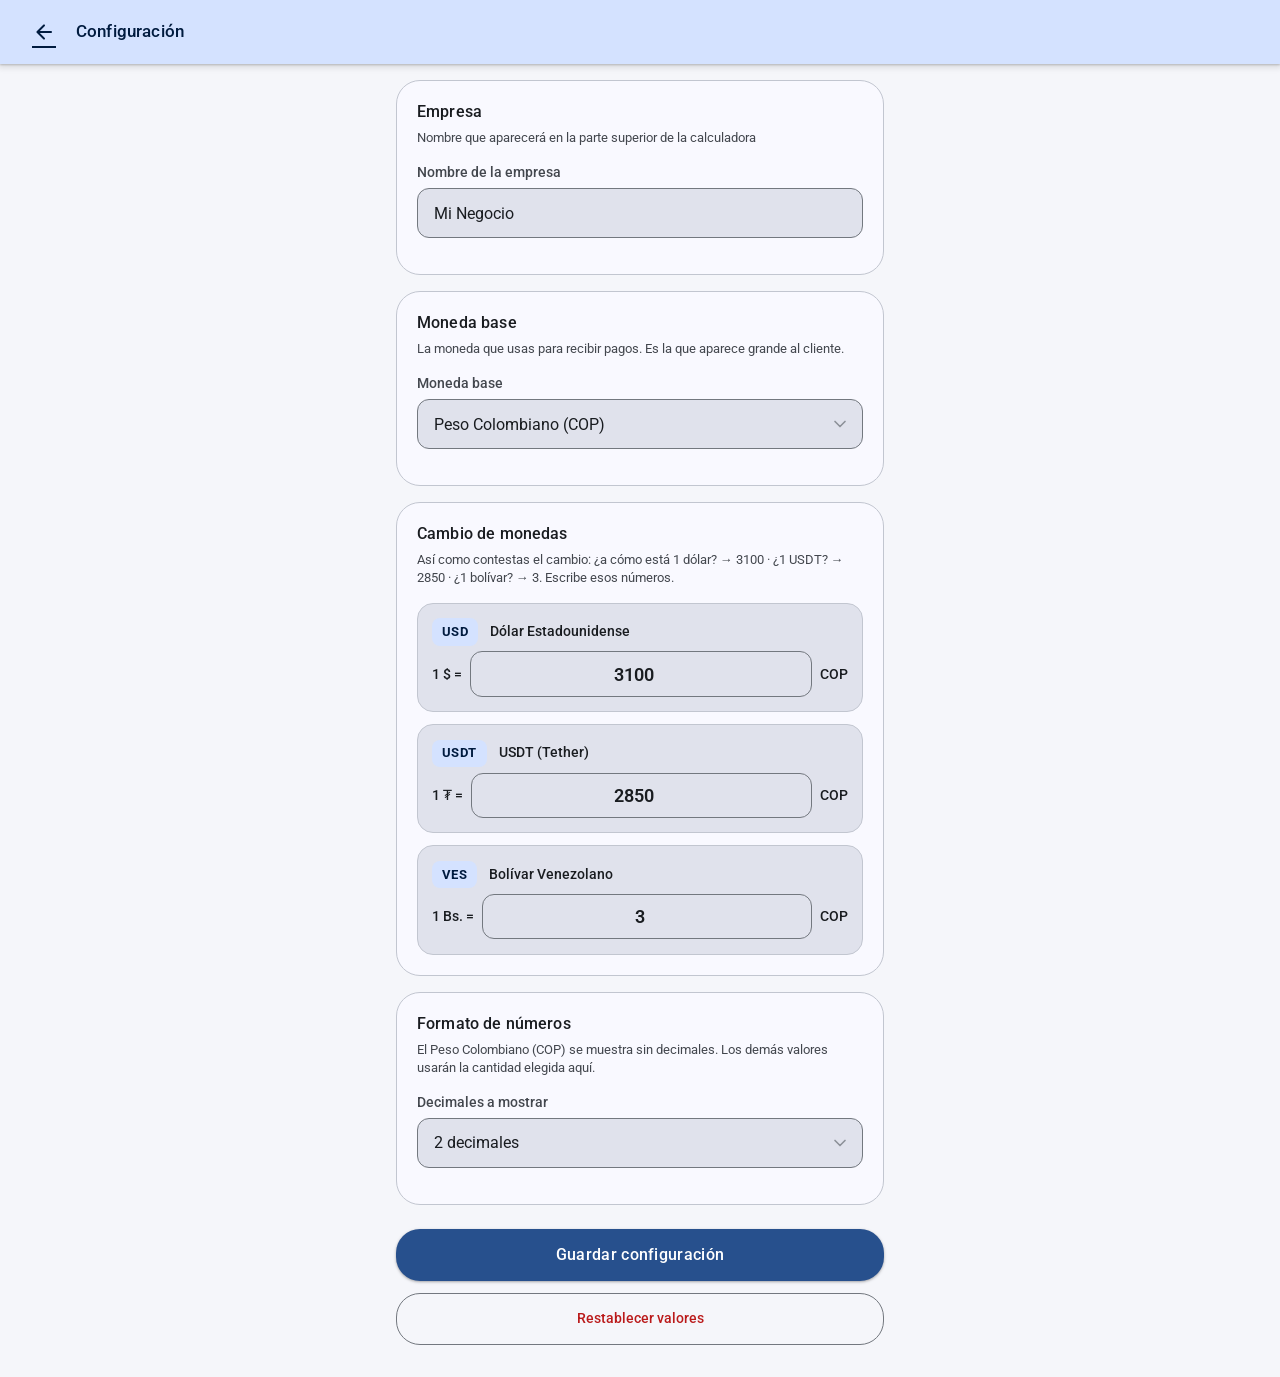
==== commit b99d4ac0: "6ta Subida" ====
--- a/config.html
+++ b/config.html
@@ -3,7 +3,7 @@
 <head>
     <meta charset="UTF-8">
     <meta name="viewport" content="width=device-width, initial-scale=1.0, user-scalable=no">
-    <meta name="theme-color" content="#1A1A2E">
+    <meta name="theme-color" content="#F5F6FA">
     <meta name="description" content="Configuración de calculadora de divisas">
     <title>Configuración - Calculadora Frontera</title>
     <link rel="manifest" href="manifest.json">
@@ -48,8 +48,8 @@
         </section>
 
         <section class="md3-card">
-            <h2 class="md3-card__title">Tasas de conversión</h2>
-            <p class="md3-card__subtitle">Cuánto vale 1 unidad de la moneda base en cada otra moneda.</p>
+            <h2 class="md3-card__title">Cambio de monedas</h2>
+            <p class="md3-card__subtitle" id="ratesHelp">Escribe cuánto vale 1 unidad de cada moneda en tu moneda base.</p>
             <div id="ratesGrid" class="md3-rate-fields"></div>
         </section>
 
--- a/styles.css
+++ b/styles.css
@@ -1,46 +1,49 @@
 :root {
-    --md-primary: #A1C2FA;
-    --md-on-primary: #08306F;
-    --md-primary-container: #27508D;
-    --md-on-primary-container: #D4E2FF;
-    --md-secondary: #BFC7D6;
-    --md-on-secondary: #29313E;
-    --md-secondary-container: #404754;
-    --md-on-secondary-container: #DBE2F1;
-    --md-tertiary: #FFB59B;
-    --md-on-tertiary: #511F00;
-    --md-error: #FFB4AB;
-    --md-on-error: #690005;
-    --md-error-container: #93000A;
-    --md-on-error-container: #FFDAD6;
-    --md-surface: #111318;
-    --md-surface-dim: #111318;
-    --md-surface-bright: #37393F;
-    --md-surface-variant: #43474E;
-    --md-on-surface: #E2E2E9;
-    --md-on-surface-variant: #C3C6CF;
-    --md-outline: #8D9199;
-    --md-outline-variant: #43474E;
+    --md-primary: #27508D;
+    --md-on-primary: #FFFFFF;
+    --md-primary-container: #D4E2FF;
+    --md-on-primary-container: #001B3F;
+    --md-secondary: #565E70;
+    --md-on-secondary: #FFFFFF;
+    --md-secondary-container: #DBE2F1;
+    --md-on-secondary-container: #131C2B;
+    --md-tertiary: #8A4C22;
+    --md-on-tertiary: #FFFFFF;
+    --md-error: #BA1A1A;
+    --md-on-error: #FFFFFF;
+    --md-error-container: #FFDAD6;
+    --md-on-error-container: #410002;
+    --md-surface: #F9F9FF;
+    --md-surface-dim: #D9D9E0;
+    --md-surface-bright: #F9F9FF;
+    --md-surface-variant: #E0E2EC;
+    --md-on-surface: #191C20;
+    --md-on-surface-variant: #43474E;
+    --md-outline: #73787F;
+    --md-outline-variant: #C2C6D0;
     --md-shadow: #000000;
     --md-scrim: #000000;
 
-    --md-success: #7CD992;
-    --md-on-success: #00391B;
-    --md-success-container: #005227;
-    --md-danger: #FFB59B;
-    --md-on-danger: #511F00;
-    --md-danger-container: #8A3000;
-    --md-warning: #FFCF66;
-    --md-on-warning: #3E2E00;
-    --md-warning-container: #5A4300;
-
-    --md-background: #111318;
-    --md-display-bg: #0B0C10;
-    --md-on-display: #F2F2F9;
-
-    --md-elevation-1: 0 1px 2px rgba(0,0,0,0.3), 0 1px 3px 1px rgba(0,0,0,0.15);
-    --md-elevation-2: 0 1px 2px rgba(0,0,0,0.3), 0 2px 6px 2px rgba(0,0,0,0.15);
-    --md-elevation-3: 0 1px 3px rgba(0,0,0,0.3), 0 4px 8px 3px rgba(0,0,0,0.15);
+    --md-success: #2E7D32;
+    --md-on-success: #FFFFFF;
+    --md-success-container: #A5D6A7;
+    --md-danger: #C62828;
+    --md-on-danger: #FFFFFF;
+    --md-danger-container: #FFCDD2;
+    --md-warning: #9A5B00;
+    --md-on-warning: #FFFFFF;
+    --md-warning-container: #FFDF73;
+
+    --md-add-bg: #2E7D32;
+    --md-subtract-bg: #C62828;
+
+    --md-background: #F5F6FA;
+    --md-display-bg: #1A1A2E;
+    --md-on-display: #FFFFFF;
+
+    --md-elevation-1: 0 1px 2px rgba(0,0,0,0.2), 0 1px 3px 1px rgba(0,0,0,0.1);
+    --md-elevation-2: 0 1px 2px rgba(0,0,0,0.2), 0 2px 6px 2px rgba(0,0,0,0.1);
+    --md-elevation-3: 0 1px 3px rgba(0,0,0,0.2), 0 4px 8px 3px rgba(0,0,0,0.12);
 
     --md-shape-extra-small: 8px;
     --md-shape-small: 12px;
@@ -53,46 +56,53 @@
     --md-key-gap: 10px;
 }
 
-@media (prefers-color-scheme: light) {
+@media (prefers-color-scheme: dark) {
     :root {
-        --md-primary: #27508D;
-        --md-on-primary: #FFFFFF;
-        --md-primary-container: #D4E2FF;
-        --md-on-primary-container: #001B3F;
-        --md-secondary: #565E70;
-        --md-on-secondary: #FFFFFF;
-        --md-secondary-container: #DBE2F1;
-        --md-on-secondary-container: #131C2B;
-        --md-tertiary: #8A4C22;
-        --md-on-tertiary: #FFFFFF;
-        --md-error: #BA1A1A;
-        --md-on-error: #FFFFFF;
-        --md-error-container: #FFDAD6;
-        --md-on-error-container: #410002;
-        --md-surface: #F9F9FF;
-        --md-surface-dim: #D9D9E0;
-        --md-surface-bright: #F9F9FF;
-        --md-surface-variant: #E0E2EC;
-        --md-on-surface: #191C20;
-        --md-on-surface-variant: #43474E;
-        --md-outline: #73787F;
-        --md-outline-variant: #C2C6D0;
+        --md-primary: #A1C2FA;
+        --md-on-primary: #08306F;
+        --md-primary-container: #27508D;
+        --md-on-primary-container: #D4E2FF;
+        --md-secondary: #BFC7D6;
+        --md-on-secondary: #29313E;
+        --md-secondary-container: #404754;
+        --md-on-secondary-container: #DBE2F1;
+        --md-tertiary: #FFB59B;
+        --md-on-tertiary: #511F00;
+        --md-error: #FFB4AB;
+        --md-on-error: #690005;
+        --md-error-container: #93000A;
+        --md-on-error-container: #FFDAD6;
+        --md-surface: #111318;
+        --md-surface-dim: #111318;
+        --md-surface-bright: #37393F;
+        --md-surface-variant: #43474E;
+        --md-on-surface: #E2E2E9;
+        --md-on-surface-variant: #C3C6CF;
+        --md-outline: #8D9199;
+        --md-outline-variant: #43474E;
         --md-shadow: #000000;
         --md-scrim: #000000;
 
-        --md-success: #00691E;
-        --md-on-success: #FFFFFF;
-        --md-success-container: #8FF5A1;
-        --md-danger: #BA1A1A;
-        --md-on-danger: #FFFFFF;
-        --md-danger-container: #FFDAD6;
-        --md-warning: #6D5500;
-        --md-on-warning: #FFFFFF;
-        --md-warning-container: #FFDF73;
-
-        --md-background: #F9F9FF;
-        --md-display-bg: #191C20;
-        --md-on-display: #F9F9FF;
+        --md-success: #66BB6A;
+        --md-on-success: #00391B;
+        --md-success-container: #005227;
+        --md-danger: #FF8A80;
+        --md-on-danger: #511F00;
+        --md-danger-container: #8A3000;
+        --md-warning: #FFCF66;
+        --md-on-warning: #3E2E00;
+        --md-warning-container: #5A4300;
+
+        --md-add-bg: #4CAF50;
+        --md-subtract-bg: #EF5350;
+
+        --md-background: #111318;
+        --md-display-bg: #0B0C10;
+        --md-on-display: #F2F2F9;
+
+        --md-elevation-1: 0 1px 2px rgba(0,0,0,0.3), 0 1px 3px 1px rgba(0,0,0,0.15);
+        --md-elevation-2: 0 1px 2px rgba(0,0,0,0.3), 0 2px 6px 2px rgba(0,0,0,0.15);
+        --md-elevation-3: 0 1px 3px rgba(0,0,0,0.3), 0 4px 8px 3px rgba(0,0,0,0.15);
     }
 }
 
@@ -238,7 +248,7 @@
 
 .md3-customer-display__amount {
     font-size: clamp(2.75rem, 11vw, 4rem);
-    font-weight: 300;
+    font-weight: 700;
     color: var(--md-on-display);
     font-variant-numeric: tabular-nums;
     font-family: 'Roboto', monospace;
@@ -458,13 +468,25 @@
 }
 
 .md3-button--filled-tonal.md3-keypad-key--add {
-    background: var(--md-success-container);
-    color: var(--md-on-success);
+    background: var(--md-add-bg);
+    color: #FFFFFF;
+}
+
+.md3-button--filled-tonal.md3-keypad-key--add:active,
+.md3-button--filled-tonal.md3-keypad-key--add.md3-button--active {
+    filter: brightness(1.12);
+    transform: scale(0.96);
 }
 
 .md3-button--filled-tonal.md3-keypad-key--subtract {
-    background: var(--md-danger-container);
-    color: var(--md-on-danger);
+    background: var(--md-subtract-bg);
+    color: #FFFFFF;
+}
+
+.md3-button--filled-tonal.md3-keypad-key--subtract:active,
+.md3-button--filled-tonal.md3-keypad-key--subtract.md3-button--active {
+    filter: brightness(1.12);
+    transform: scale(0.96);
 }
 
 /* Outlined buttons */
@@ -750,12 +772,6 @@
     flex-shrink: 0;
 }
 
-@media (prefers-color-scheme: light) {
-    .md3-checkbox__checkmark {
-        color: var(--md-on-primary);
-    }
-}
-
 /* ============ CONFIG PAGE ============ */
 .config-page {
     display: flex;
@@ -993,12 +1009,15 @@
     display: flex;
     flex-direction: column;
     gap: 0.35rem;
-    padding: 0.75rem 0;
-    border-bottom: 1px solid var(--md-outline-variant);
+    padding: 0.9rem;
+    margin-bottom: 0.75rem;
+    background: var(--md-surface-variant);
+    border: 1px solid var(--md-outline-variant);
+    border-radius: var(--md-shape-medium);
 }
 
 .md3-rate-field:last-child {
-    border-bottom: none;
+    margin-bottom: 0;
 }
 
 .md3-rate-field__header {
@@ -1009,18 +1028,18 @@
 
 .md3-rate-field__code {
     font-weight: 700;
-    color: var(--md-primary);
-    font-size: 0.95rem;
+    color: var(--md-on-primary-container);
+    font-size: 0.8rem;
     letter-spacing: 0.5px;
     min-width: 44px;
     text-align: center;
-    background: var(--md-secondary-container);
+    background: var(--md-primary-container);
     border-radius: var(--md-shape-extra-small);
-    padding: 0.35rem 0.6rem;
+    padding: 0.3rem 0.6rem;
 }
 
 .md3-rate-field__title {
-    font-size: 0.875rem;
+    font-size: 0.9rem;
     color: var(--md-on-surface);
     font-weight: 500;
 }
@@ -1029,7 +1048,7 @@
     display: flex;
     align-items: center;
     gap: 0.5rem;
-    font-size: 0.8rem;
+    font-size: 0.85rem;
     color: var(--md-on-surface-variant);
 }
 
@@ -1039,16 +1058,14 @@
     white-space: nowrap;
 }
 
-@media (prefers-color-scheme: light) {
-    .md3-snackbar--success {
-        background: var(--md-success-container);
-        color: var(--md-on-success);
-    }
-
-    .md3-snackbar--error {
-        background: var(--md-error-container);
-        color: var(--md-on-error-container);
-    }
+.md3-rate-field__input {
+    flex: 1;
+    min-width: 0;
+    text-align: center;
+    font-family: 'Roboto', monospace;
+    font-weight: 600;
+    font-size: 1.15rem;
+    padding: 0.7rem 0.75rem;
 }
 
 /* Landscape en móviles */
